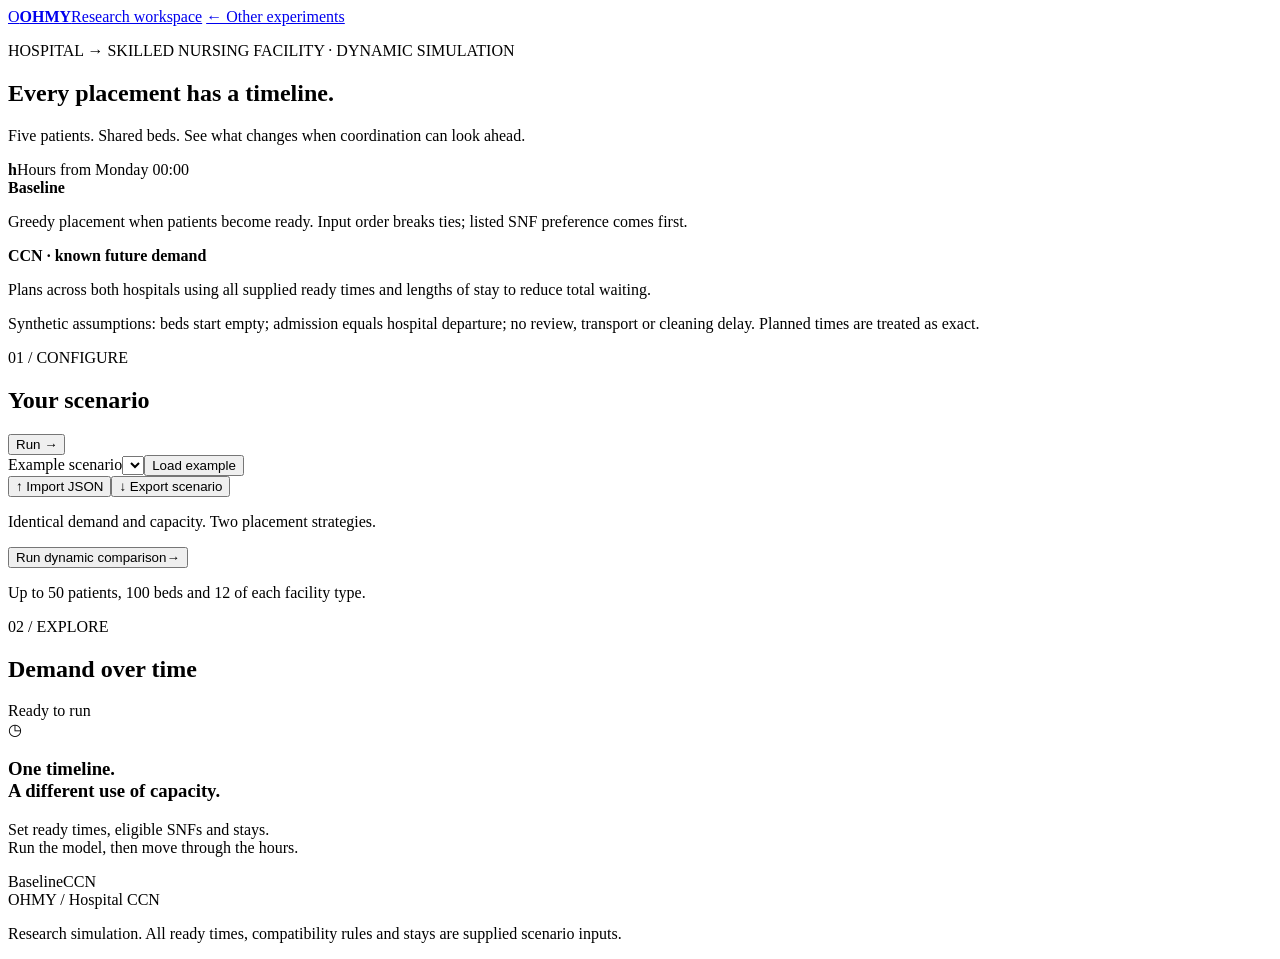
==== web/dynamic.html @ ac2aeae0 "feat: add hourly hospital-to-SNF simulation and UI" ====
<!doctype html>
<html lang="en">
<head>
  <meta charset="utf-8">
  <meta name="viewport" content="width=device-width,initial-scale=1">
  <meta name="color-scheme" content="light">
  <title>OHMY · Dynamic Placement Lab</title>
  <link rel="stylesheet" href="/styles.css">
  <link rel="stylesheet" href="/dynamic.css">
  <script src="/dynamic.js" defer></script>
</head>
<body>
  <header class="masthead">
    <a class="brand" href="/" aria-label="OHMY Scenario Lab home"><span class="brand-mark">O</span><strong>OHMY</strong><span class="brand-divider"></span><span>Research workspace</span></a>
    <a class="back-link" href="/">← Other experiments</a>
  </header>
  <main>
    <section class="intro dynamic-intro">
      <div><p class="eyebrow">HOSPITAL → SKILLED NURSING FACILITY · DYNAMIC SIMULATION</p><h1>Every placement has a timeline<span>.</span></h1><p class="lede">Five patients. Shared beds. See what changes when coordination can look ahead.</p></div>
      <span class="hour-badge"><strong>h</strong>Hours from Monday 00:00</span>
    </section>
    <section class="dynamic-brief" aria-label="Strategy definitions">
      <div><span class="baseline-dot"></span><div><strong>Baseline</strong><p>Greedy placement when patients become ready. Input order breaks ties; listed SNF preference comes first.</p></div></div>
      <div><span class="ccn-dot"></span><div><strong>CCN · known future demand</strong><p>Plans across both hospitals using all supplied ready times and lengths of stay to reduce total waiting.</p></div></div>
    </section>
    <p class="assumption-line">Synthetic assumptions: beds start empty; admission equals hospital departure; no review, transport or cleaning delay. Planned times are treated as exact.</p>
    <div id="dynamic-startup-error" class="error-message" role="alert" hidden></div>
    <section class="dynamic-workspace">
      <section class="dynamic-config" aria-label="Scenario configuration">
        <div class="column-heading"><div><span class="section-kicker">01 / CONFIGURE</span><h2>Your scenario</h2></div><button type="submit" form="dynamic-form" id="dynamic-quick-run" class="button primary">Run →</button></div>
        <div class="scenario-toolbar"><label class="sr-only" for="dynamic-example">Example scenario</label><select id="dynamic-example"></select><button class="button secondary" id="dynamic-load" type="button">Load example</button></div>
        <div class="file-actions"><button id="dynamic-import" type="button">↑ Import JSON</button><button id="dynamic-export" type="button">↓ Export scenario</button><input id="dynamic-import-file" type="file" accept=".json,application/json" hidden></div>
        <p id="dynamic-editor-message" class="editor-message" role="status"></p>
        <div id="dynamic-run-error" class="error-message" role="alert" hidden></div>
        <form id="dynamic-form"><div id="dynamic-editor"></div><div class="run-area"><p>Identical demand and capacity. Two placement strategies.</p><button id="dynamic-run" type="submit" class="button primary"><span>Run dynamic comparison</span><span aria-hidden="true">→</span></button><p id="dynamic-limits" class="limits">Up to 50 patients, 100 beds and 12 of each facility type.</p></div></form>
      </section>
      <section class="dynamic-results" aria-label="Dynamic comparison results">
        <div class="column-heading"><div><span class="section-kicker">02 / EXPLORE</span><h2>Demand over time</h2></div><span id="dynamic-result-status" class="result-status">Ready to run</span></div>
        <div id="dynamic-stale" class="stale-message" role="status" hidden>Inputs changed. These results and playback still show the last run.</div>
        <div id="dynamic-empty" class="empty-state"><span class="empty-glyph" aria-hidden="true">◷</span><h3>One timeline.<br>A different use of capacity.</h3><p>Set ready times, eligible SNFs and stays.<br>Run the model, then move through the hours.</p><div class="empty-legend"><span class="baseline-dot"></span>Baseline<span class="ccn-dot"></span>CCN</div></div>
        <div id="dynamic-output" hidden>
          <div class="run-heading"><div><h3 id="dynamic-run-name"></h3><p id="dynamic-run-subtitle"></p></div><button type="button" id="dynamic-export-run" class="button secondary">↓ Export run</button></div>
          <div id="dynamic-solver-note" class="solver-note" role="status" hidden></div>
          <div id="dynamic-metrics" class="dynamic-metrics"></div>
          <p class="small-note metric-explainer">Hospital bed-hours below count only this cohort’s waiting after ready time, inside the observation window. They are not whole-hospital occupancy.</p>
          <section class="playback-card" aria-label="Simulation playback">
            <div class="playback-title"><div><span class="section-kicker">INSPECT A MOMENT</span><h3 id="dynamic-clock">Monday 00:00</h3></div><div class="playback-actions"><button type="button" class="button secondary" id="dynamic-previous" aria-label="Previous event">←</button><button type="button" class="button primary" id="dynamic-play" aria-pressed="false">Play</button><button type="button" class="button secondary" id="dynamic-next" aria-label="Next event">→</button></div></div>
            <label for="dynamic-time" class="sr-only">Simulation hour</label><input id="dynamic-time" type="range" min="0" max="72" step="0.25" value="0"><div class="range-labels"><span>Monday 00:00 · 0 h</span><span id="dynamic-range-end"></span></div>
            <div id="dynamic-live-state" class="live-state" aria-live="polite"></div>
            <div id="dynamic-bed-grid" class="occupancy-grid"></div>
          </section>
          <section class="timeline-section"><div class="results-section-heading"><h3>Each patient’s journey</h3><span>Ready → waiting → SNF stay</span></div><div class="journey-legend"><span><i class="wait-key"></i>Hospital waiting</span><span><i class="baseline-key"></i>Baseline SNF stay</span><span><i class="ccn-key"></i>CCN SNF stay</span></div><p class="small-note">Bars stop at the observation boundary. Placement table also shows plans beyond it.</p><div id="dynamic-journeys"></div></section>
          <details class="results-details" open><summary>Patient placements & waiting</summary><div id="dynamic-placement-table" class="result-table-wrap"></div></details>
          <details class="results-details"><summary>Chronological event log</summary><div class="log-controls"><label for="dynamic-log-strategy">Strategy</label><select id="dynamic-log-strategy"><option value="both">Both strategies</option><option value="baseline">Baseline</option><option value="ccn">CCN</option></select></div><div id="dynamic-events" class="result-table-wrap"></div></details>
          <details class="results-details"><summary>Run assumptions</summary><ul id="dynamic-assumptions" class="small-note"></ul></details>
        </div>
      </section>
    </section>
    <footer><span>OHMY / Hospital CCN</span><p>Research simulation. All ready times, compatibility rules and stays are supplied scenario inputs.</p></footer>
  </main>
  <dialog id="dynamic-export-dialog"><h2 id="dynamic-export-title">Export JSON</h2><p id="dynamic-export-description">Save these inputs to reproduce the scenario.</p><label for="dynamic-export-json" class="sr-only">Export JSON</label><textarea id="dynamic-export-json" spellcheck="false" readonly></textarea><p id="dynamic-export-message" role="status"></p><div class="dialog-actions"><button type="button" id="dynamic-export-close" class="button secondary">Close</button><button type="button" id="dynamic-export-copy" class="button secondary">Copy</button><button type="button" id="dynamic-export-download" class="button primary">Download JSON</button></div></dialog>
</body>
</html>
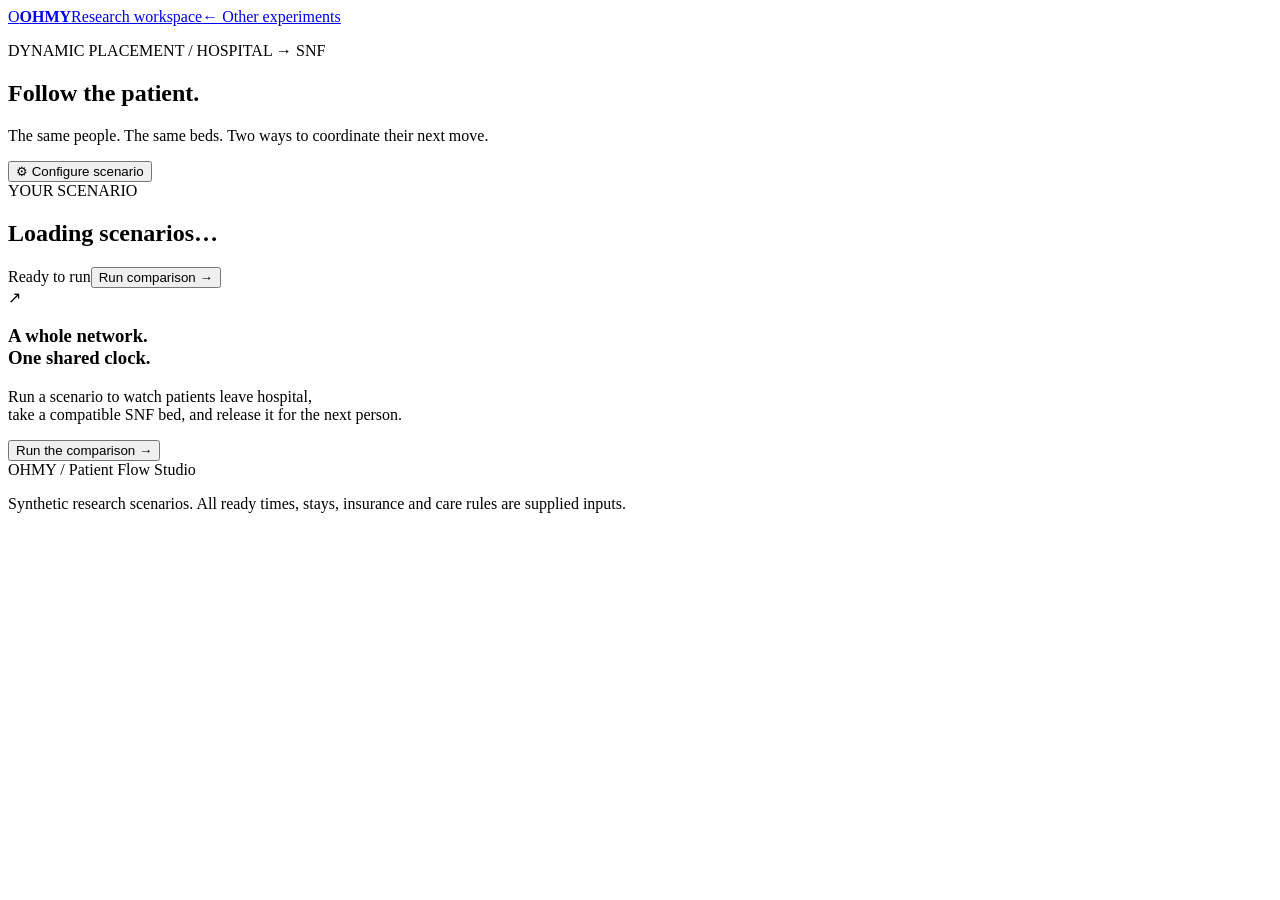
==== commit 6a9366b8: "feat: add local planning, clinical constraints and animated patient flow" ====
--- a/web/dynamic.html
+++ b/web/dynamic.html
@@ -1,63 +1,14 @@
 <!doctype html>
-<html lang="en">
-<head>
-  <meta charset="utf-8">
-  <meta name="viewport" content="width=device-width,initial-scale=1">
-  <meta name="color-scheme" content="light">
-  <title>OHMY · Dynamic Placement Lab</title>
-  <link rel="stylesheet" href="/styles.css">
-  <link rel="stylesheet" href="/dynamic.css">
-  <script src="/dynamic.js" defer></script>
-</head>
-<body>
-  <header class="masthead">
-    <a class="brand" href="/" aria-label="OHMY Scenario Lab home"><span class="brand-mark">O</span><strong>OHMY</strong><span class="brand-divider"></span><span>Research workspace</span></a>
-    <a class="back-link" href="/">← Other experiments</a>
-  </header>
-  <main>
-    <section class="intro dynamic-intro">
-      <div><p class="eyebrow">HOSPITAL → SKILLED NURSING FACILITY · DYNAMIC SIMULATION</p><h1>Every placement has a timeline<span>.</span></h1><p class="lede">Five patients. Shared beds. See what changes when coordination can look ahead.</p></div>
-      <span class="hour-badge"><strong>h</strong>Hours from Monday 00:00</span>
-    </section>
-    <section class="dynamic-brief" aria-label="Strategy definitions">
-      <div><span class="baseline-dot"></span><div><strong>Baseline</strong><p>Greedy placement when patients become ready. Input order breaks ties; listed SNF preference comes first.</p></div></div>
-      <div><span class="ccn-dot"></span><div><strong>CCN · known future demand</strong><p>Plans across both hospitals using all supplied ready times and lengths of stay to reduce total waiting.</p></div></div>
-    </section>
-    <p class="assumption-line">Synthetic assumptions: beds start empty; admission equals hospital departure; no review, transport or cleaning delay. Planned times are treated as exact.</p>
-    <div id="dynamic-startup-error" class="error-message" role="alert" hidden></div>
-    <section class="dynamic-workspace">
-      <section class="dynamic-config" aria-label="Scenario configuration">
-        <div class="column-heading"><div><span class="section-kicker">01 / CONFIGURE</span><h2>Your scenario</h2></div><button type="submit" form="dynamic-form" id="dynamic-quick-run" class="button primary">Run →</button></div>
-        <div class="scenario-toolbar"><label class="sr-only" for="dynamic-example">Example scenario</label><select id="dynamic-example"></select><button class="button secondary" id="dynamic-load" type="button">Load example</button></div>
-        <div class="file-actions"><button id="dynamic-import" type="button">↑ Import JSON</button><button id="dynamic-export" type="button">↓ Export scenario</button><input id="dynamic-import-file" type="file" accept=".json,application/json" hidden></div>
-        <p id="dynamic-editor-message" class="editor-message" role="status"></p>
-        <div id="dynamic-run-error" class="error-message" role="alert" hidden></div>
-        <form id="dynamic-form"><div id="dynamic-editor"></div><div class="run-area"><p>Identical demand and capacity. Two placement strategies.</p><button id="dynamic-run" type="submit" class="button primary"><span>Run dynamic comparison</span><span aria-hidden="true">→</span></button><p id="dynamic-limits" class="limits">Up to 50 patients, 100 beds and 12 of each facility type.</p></div></form>
-      </section>
-      <section class="dynamic-results" aria-label="Dynamic comparison results">
-        <div class="column-heading"><div><span class="section-kicker">02 / EXPLORE</span><h2>Demand over time</h2></div><span id="dynamic-result-status" class="result-status">Ready to run</span></div>
-        <div id="dynamic-stale" class="stale-message" role="status" hidden>Inputs changed. These results and playback still show the last run.</div>
-        <div id="dynamic-empty" class="empty-state"><span class="empty-glyph" aria-hidden="true">◷</span><h3>One timeline.<br>A different use of capacity.</h3><p>Set ready times, eligible SNFs and stays.<br>Run the model, then move through the hours.</p><div class="empty-legend"><span class="baseline-dot"></span>Baseline<span class="ccn-dot"></span>CCN</div></div>
-        <div id="dynamic-output" hidden>
-          <div class="run-heading"><div><h3 id="dynamic-run-name"></h3><p id="dynamic-run-subtitle"></p></div><button type="button" id="dynamic-export-run" class="button secondary">↓ Export run</button></div>
-          <div id="dynamic-solver-note" class="solver-note" role="status" hidden></div>
-          <div id="dynamic-metrics" class="dynamic-metrics"></div>
-          <p class="small-note metric-explainer">Hospital bed-hours below count only this cohort’s waiting after ready time, inside the observation window. They are not whole-hospital occupancy.</p>
-          <section class="playback-card" aria-label="Simulation playback">
-            <div class="playback-title"><div><span class="section-kicker">INSPECT A MOMENT</span><h3 id="dynamic-clock">Monday 00:00</h3></div><div class="playback-actions"><button type="button" class="button secondary" id="dynamic-previous" aria-label="Previous event">←</button><button type="button" class="button primary" id="dynamic-play" aria-pressed="false">Play</button><button type="button" class="button secondary" id="dynamic-next" aria-label="Next event">→</button></div></div>
-            <label for="dynamic-time" class="sr-only">Simulation hour</label><input id="dynamic-time" type="range" min="0" max="72" step="0.25" value="0"><div class="range-labels"><span>Monday 00:00 · 0 h</span><span id="dynamic-range-end"></span></div>
-            <div id="dynamic-live-state" class="live-state" aria-live="polite"></div>
-            <div id="dynamic-bed-grid" class="occupancy-grid"></div>
-          </section>
-          <section class="timeline-section"><div class="results-section-heading"><h3>Each patient’s journey</h3><span>Ready → waiting → SNF stay</span></div><div class="journey-legend"><span><i class="wait-key"></i>Hospital waiting</span><span><i class="baseline-key"></i>Baseline SNF stay</span><span><i class="ccn-key"></i>CCN SNF stay</span></div><p class="small-note">Bars stop at the observation boundary. Placement table also shows plans beyond it.</p><div id="dynamic-journeys"></div></section>
-          <details class="results-details" open><summary>Patient placements & waiting</summary><div id="dynamic-placement-table" class="result-table-wrap"></div></details>
-          <details class="results-details"><summary>Chronological event log</summary><div class="log-controls"><label for="dynamic-log-strategy">Strategy</label><select id="dynamic-log-strategy"><option value="both">Both strategies</option><option value="baseline">Baseline</option><option value="ccn">CCN</option></select></div><div id="dynamic-events" class="result-table-wrap"></div></details>
-          <details class="results-details"><summary>Run assumptions</summary><ul id="dynamic-assumptions" class="small-note"></ul></details>
-        </div>
-      </section>
-    </section>
-    <footer><span>OHMY / Hospital CCN</span><p>Research simulation. All ready times, compatibility rules and stays are supplied scenario inputs.</p></footer>
-  </main>
-  <dialog id="dynamic-export-dialog"><h2 id="dynamic-export-title">Export JSON</h2><p id="dynamic-export-description">Save these inputs to reproduce the scenario.</p><label for="dynamic-export-json" class="sr-only">Export JSON</label><textarea id="dynamic-export-json" spellcheck="false" readonly></textarea><p id="dynamic-export-message" role="status"></p><div class="dialog-actions"><button type="button" id="dynamic-export-close" class="button secondary">Close</button><button type="button" id="dynamic-export-copy" class="button secondary">Copy</button><button type="button" id="dynamic-export-download" class="button primary">Download JSON</button></div></dialog>
-</body>
-</html>
+<html lang="en"><head><meta charset="utf-8"><meta name="viewport" content="width=device-width,initial-scale=1"><meta name="color-scheme" content="light"><title>OHMY · Patient Flow Studio</title><link rel="stylesheet" href="/styles.css"><link rel="stylesheet" href="/dynamic.css"><script src="/dynamic.js" defer></script></head>
+<body><header class="masthead"><a class="brand" href="/" aria-label="OHMY Scenario Lab home"><span class="brand-mark">O</span><strong>OHMY</strong><span class="brand-divider"></span><span>Research workspace</span></a><a class="back-link" href="/">← Other experiments</a></header>
+<main class="flow-studio"><section class="studio-intro"><div><p class="eyebrow">DYNAMIC PLACEMENT / HOSPITAL → SNF</p><h1>Follow the patient<span>.</span></h1><p class="lede">The same people. The same beds. Two ways to coordinate their next move.</p></div><button id="dynamic-config-open" class="button secondary" type="button">⚙ Configure scenario</button></section>
+<div id="dynamic-startup-error" class="error-message" role="alert" hidden></div><section class="scenario-strip" aria-label="Current draft scenario"><div><span class="section-kicker">YOUR SCENARIO</span><h2 id="dynamic-draft-name">Loading scenarios…</h2><p id="dynamic-draft-summary"></p></div><div class="strip-actions"><span id="dynamic-result-status" class="result-status">Ready to run</span><button id="dynamic-quick-run" class="button primary" type="submit" form="dynamic-form">Run comparison →</button></div></section><div id="dynamic-run-error" class="error-message" role="alert" hidden></div><div id="dynamic-stale" class="stale-message" role="status" hidden>Inputs changed. The scene still plays the last completed run. Run again to compare your new inputs.</div>
+<div id="dynamic-empty" class="empty-state"><span class="empty-glyph" aria-hidden="true">↗</span><h3>A whole network.<br>One shared clock.</h3><p>Run a scenario to watch patients leave hospital,<br>take a compatible SNF bed, and release it for the next person.</p><button class="button primary" type="submit" form="dynamic-form">Run the comparison →</button></div>
+<section id="dynamic-output" hidden aria-label="Completed simulation"><div class="run-heading"><div><h3 id="dynamic-run-name"></h3><p id="dynamic-run-subtitle"></p></div><button type="button" id="dynamic-export-run" class="text-button">↓ Export this run</button></div><div id="dynamic-metrics" class="overview-metrics"></div><p class="small-note metric-explainer">Hospital waiting counts this cohort after each patient is ready to leave. One waiting patient occupies one hospital bed; accumulated waiting is measured in bed-hours, not number of beds.</p>
+<section class="playback-dock" aria-label="Shared simulation clock"><div class="clock-block"><span class="section-kicker">SHARED CLOCK</span><strong id="dynamic-clock">Mon 00:00</strong><span id="dynamic-hour">0 h / 168 h</span></div><div class="transport-controls"><button type="button" class="button secondary" id="dynamic-reset" aria-label="Reset to the beginning">↶</button><button type="button" class="button secondary" id="dynamic-previous" aria-label="Previous event">←</button><button type="button" class="button primary" id="dynamic-play" aria-pressed="false">▶ Play</button><button type="button" class="button secondary" id="dynamic-next" aria-label="Next event">→</button><label class="speed-label">Speed<select id="dynamic-speed"><option value="1">1 h / sec</option><option value="4" selected>4 h / sec</option><option value="12">12 h / sec</option><option value="24">24 h / sec</option></select></label></div><div class="scrub-block"><label for="dynamic-time" class="sr-only">Simulation hour</label><input id="dynamic-time" type="range" min="0" max="168" step="0.25" value="0"><div class="range-labels"><span>Mon 00:00</span><span id="dynamic-range-end"></span></div></div></section>
+<div class="world-tools"><div class="scene-legend"><span><i class="legend-person waiting"></i>Ready & waiting</span><span><i class="legend-person upcoming"></i>Not ready yet</span><span><i class="legend-bed"></i>Empty bed</span><span><i class="legend-bed filled"></i>Occupied</span></div><div class="scene-filters"><label class="sr-only" for="dynamic-hospital-filter">Hospital filter</label><select id="dynamic-hospital-filter"><option value="">All hospitals</option></select><label class="sr-only" for="dynamic-snf-filter">SNF filter</label><select id="dynamic-snf-filter"><option value="">All SNFs</option></select><label class="sr-only" for="dynamic-patient-search">Find patient</label><input id="dynamic-patient-search" type="search" placeholder="Find patient ID…" list="dynamic-patient-options"><datalist id="dynamic-patient-options"></datalist></div></div><div id="dynamic-scene-pair" class="scene-pair" aria-label="Side-by-side patient flow scenes"></div><p class="scene-footnote"><span id="dynamic-flight-note">Click a patient or a bed to inspect both strategies.</span><span>Movement replays an event; it adds no transport time.</span></p><aside id="dynamic-inspector" class="inspector" aria-label="Patient and bed details" hidden></aside><div id="dynamic-solver-note" class="solver-note" role="status"></div>
+<details class="results-details" id="dynamic-placement-details"><summary>Patient placements & waiting <span>Compare the numbers</span></summary><div class="detail-tools"><input id="dynamic-table-search" type="search" placeholder="Filter patient or hospital…"><span id="dynamic-table-count"></span></div><div id="dynamic-placement-table" class="result-table-wrap"></div><div id="dynamic-table-pages" class="pagination"></div></details><details class="results-details" id="dynamic-journey-details"><summary>Patient time bars <span>Ready → waiting → SNF stay</span></summary><p class="small-note">Amber = hospital waiting. Color = SNF stay. Displays the same filtered page of patients as the placement table.</p><div id="dynamic-journeys"></div></details><details class="results-details" id="dynamic-event-details"><summary>Chronological event log <span>Requests, admissions and releases</span></summary><div class="detail-tools"><label for="dynamic-log-strategy">Strategy</label><select id="dynamic-log-strategy"><option value="both">Both</option><option value="baseline">Baseline</option><option value="ccn">CCN</option></select><span id="dynamic-event-count"></span></div><div id="dynamic-events" class="result-table-wrap"></div><div id="dynamic-event-pages" class="pagination"></div></details><details class="results-details"><summary>What this model assumes</summary><ul id="dynamic-assumptions" class="small-note"></ul></details></section>
+<footer><span>OHMY / Patient Flow Studio</span><p>Synthetic research scenarios. All ready times, stays, insurance and care rules are supplied inputs.</p></footer></main>
+<dialog id="dynamic-config-dialog" class="config-dialog"><div class="dialog-heading"><div><span class="section-kicker">SCENARIO WORKBENCH</span><h2>Build your network</h2></div><button id="dynamic-config-close" class="icon-button" type="button" aria-label="Close configuration">×</button></div><p class="small-note">Edit a draft here. Playback and exported run results stay attached to the last completed run.</p><div class="scenario-toolbar"><label class="sr-only" for="dynamic-example">Example scenario</label><select id="dynamic-example"></select><button class="button secondary" id="dynamic-load" type="button">Load example</button></div><details class="generator-panel"><summary>Generate a larger synthetic network</summary><form id="dynamic-generator"><div class="generator-fields"><label class="field"><span>Patients</span><input name="patient_count" type="number" min="1" max="500" value="96" required></label><label class="field"><span>Hospitals</span><input name="hospital_count" type="number" min="1" max="40" value="4" required></label><label class="field"><span>SNFs</span><input name="snf_count" type="number" min="1" max="40" value="6" required></label><label class="field"><span>SNF beds</span><input name="bed_count" type="number" min="0" max="500" value="24" required></label><label class="field"><span>Horizon (hours)</span><input name="horizon_hours" type="number" min="1" max="1000000" value="168" required></label><label class="field"><span>Random seed</span><input name="seed" type="number" min="0" value="42" required></label></div><p class="small-note">Insurance and care tags are synthetic labels. A fixed seed reproduces the same input network.</p><button id="dynamic-generate" type="submit" class="button secondary">Generate scenario</button></form></details><div class="file-actions"><button id="dynamic-import" type="button">↑ Import JSON</button><button id="dynamic-export" type="button">↓ Export draft</button><input id="dynamic-import-file" type="file" accept=".json,application/json" hidden></div><p id="dynamic-editor-message" class="editor-message" role="status"></p><div id="dynamic-config-error" class="error-message" role="alert" hidden></div><form id="dynamic-form"><div id="dynamic-editor"></div><div class="config-bottom"><p id="dynamic-limits" class="small-note"></p><button id="dynamic-run" type="submit" class="button primary">Run comparison →</button></div></form></dialog>
+<dialog id="dynamic-export-dialog"><h2>Export JSON</h2><p id="dynamic-export-description"></p><p id="dynamic-export-summary" class="small-note"></p><label for="dynamic-export-json" class="sr-only">Export JSON</label><textarea id="dynamic-export-json" spellcheck="false" readonly></textarea><p id="dynamic-export-message" role="status"></p><div class="dialog-actions"><button type="button" id="dynamic-export-close" class="button secondary">Close</button><button type="button" id="dynamic-export-copy" class="button secondary">Copy</button><button type="button" id="dynamic-export-download" class="button primary">Download JSON</button></div></dialog>
+</body></html>
